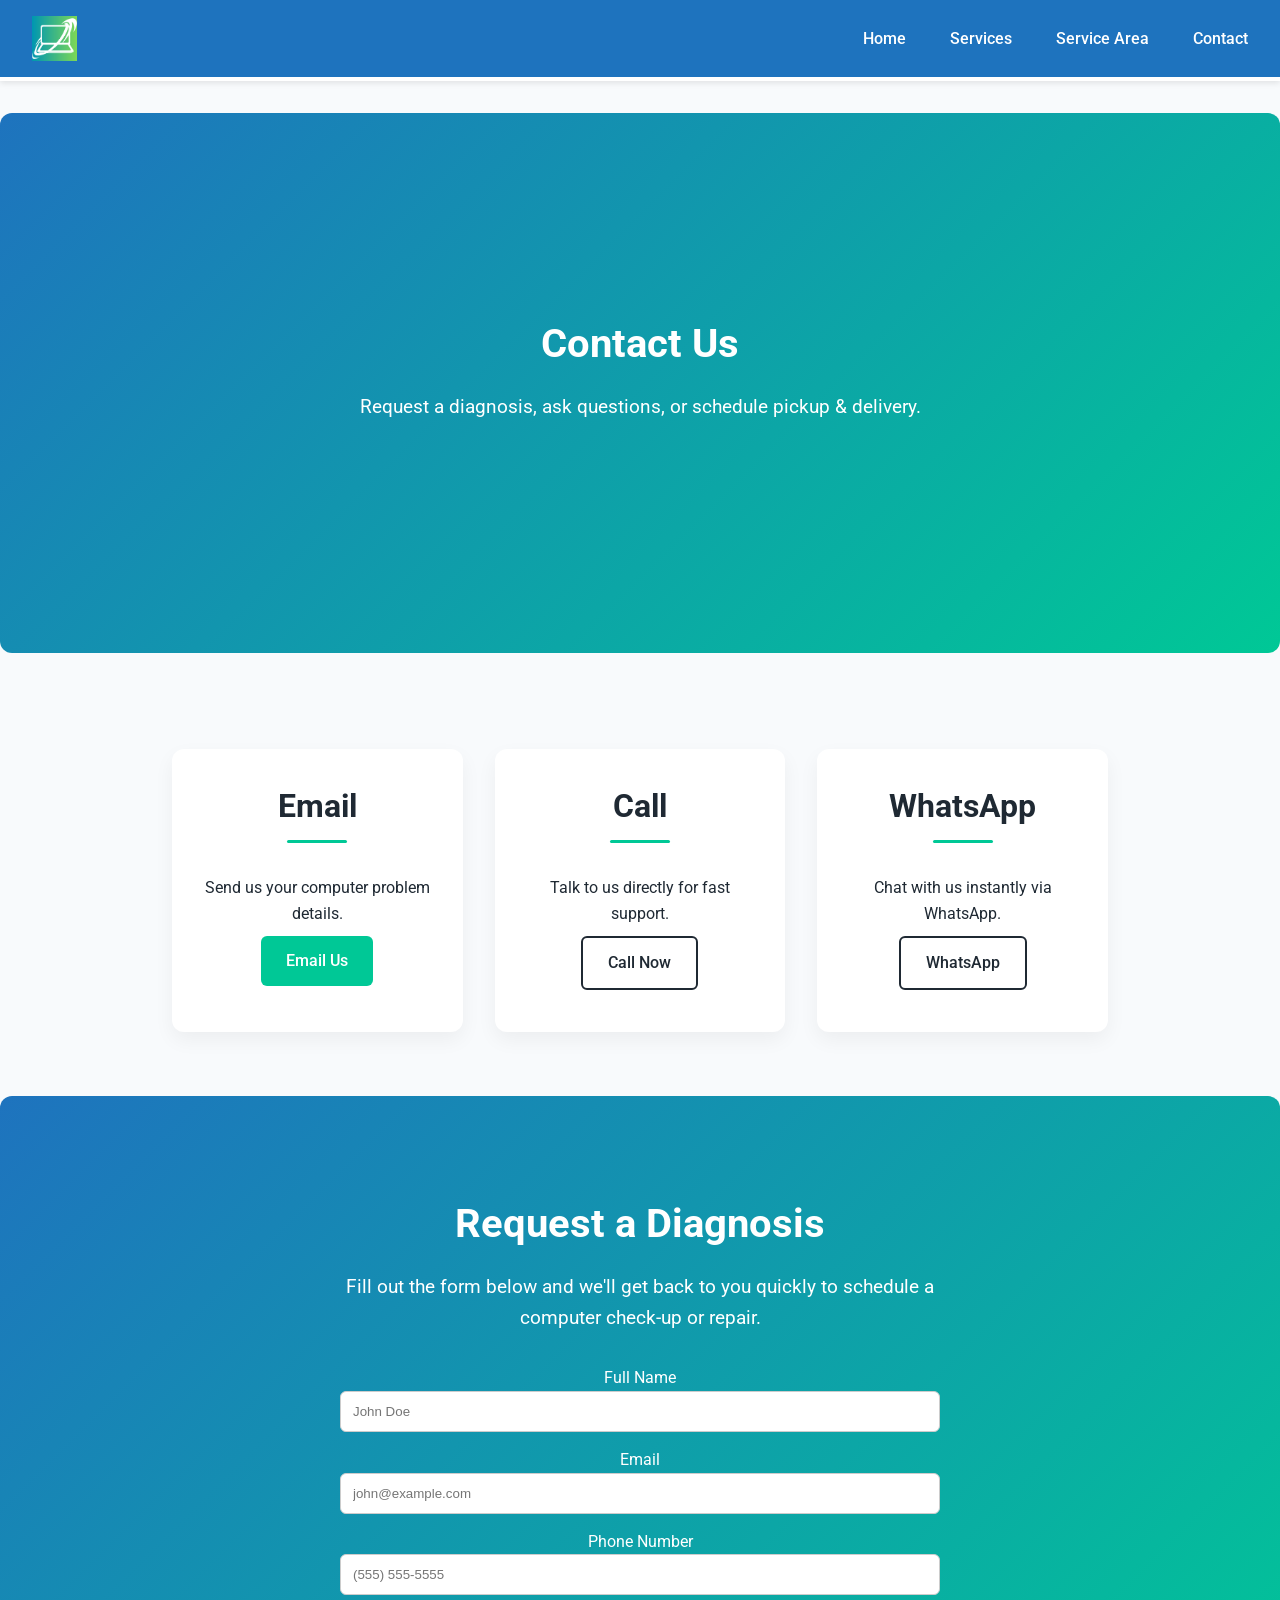
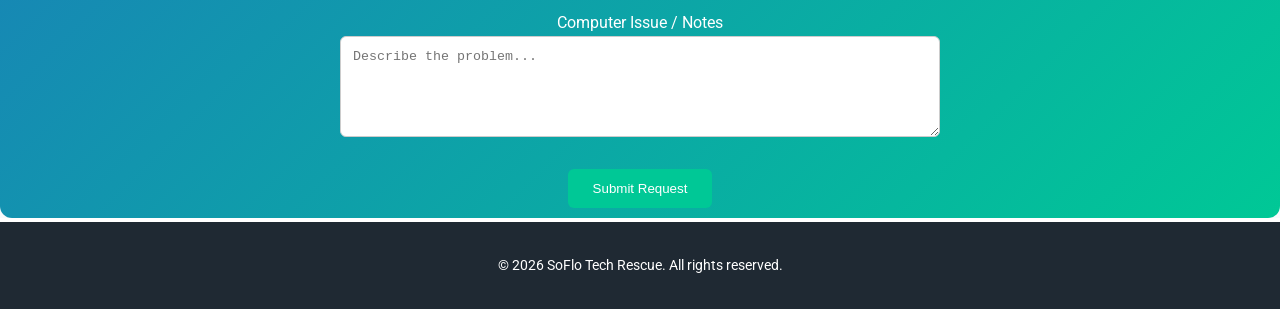
==== contact.html @ 0213e793 "Update contact.html" ====
<!DOCTYPE html>
<html lang="en">
<head>
<meta charset="UTF-8">
<meta name="viewport" content="width=device-width, initial-scale=1.0">
<title>Contact - SoFlo Tech Rescue</title>
<meta name="description" content="Contact SoFlo Tech Rescue for computer repair, virus removal, and PC maintenance. Request a diagnosis or schedule pickup & delivery in South Florida.">
<link rel="stylesheet" href="style.css">
<link href="https://fonts.googleapis.com/css2?family=Roboto:wght@400;500;700&display=swap" rel="stylesheet">
  <meta property="og:image" content="logo.png">
  <link rel="icon" href="/media/logo.png">
<link rel="apple-touch-icon" href="/media/logo.png">
</head>
<body class="contact-page">

<!-- NAVBAR -->
<header class="navbar">
  <button class="burger">
☰
</button>
<div class="logo">
  <a href="index.html">
    <img src="media/logo.png" alt="SoFlo Tech Rescue Logo">
  </a>
</div>
  <nav class="nav-links">
    <a href="index.html">Home</a>
    <a href="services.html">Services</a>
    <a href="service-area.html">Service Area</a>
    <a href="contact.html">Contact</a>
  </nav>
</header>

<!-- HERO -->
<section class="main-block fade-in">
  <h1>Contact Us</h1>
  <p>Request a diagnosis, ask questions, or schedule pickup & delivery.</p>
</section>

<!-- CONTACT OPTIONS -->
<section class="contact-options fade-in">
  <div class="contact-card">
    <h2>Email</h2>
    <p>Send us your computer problem details.</p>
    <a href="mailto:contact@soflotechrescue.com" class="btn primary">Email Us</a>
  </div>
  <div class="contact-card">
    <h2>Call</h2>
    <p>Talk to us directly for fast support.</p>
    <a href="tel:+13051234567" class="btn secondary">Call Now</a>
  </div>
  <div class="contact-card">
    <h2>WhatsApp</h2>
    <p>Chat with us instantly via WhatsApp.</p>
    <a href="https://wa.me/13051234567" class="btn secondary">WhatsApp</a>
  </div>
</section>

<!-- Reemplaza este bloque de 'Coming Soon' -->
<section class="main-block fade-in">
  <h1>Request a Diagnosis</h1>
  <p>Fill out the form below and we'll get back to you quickly to schedule a computer check-up or repair.</p>

  <form id="diagnosis-form" class="fade-in" style="max-width: 600px; margin: 0 auto;">
    <label for="name">Full Name</label>
    <input type="text" id="name" name="name" placeholder="John Doe" required style="width:100%; padding:12px; margin-bottom:15px; border-radius:6px; border:1px solid #ccc;">

    <label for="email">Email</label>
    <input type="email" id="email" name="email" placeholder="john@example.com" required style="width:100%; padding:12px; margin-bottom:15px; border-radius:6px; border:1px solid #ccc;">

    <label for="phone">Phone Number</label>
    <input type="tel" id="phone" name="phone" placeholder="(555) 555-5555" required style="width:100%; padding:12px; margin-bottom:15px; border-radius:6px; border:1px solid #ccc;">

    <label for="computer-issue">Computer Issue / Notes</label>
    <textarea id="computer-issue" name="computer-issue" placeholder="Describe the problem..." rows="5" style="width:100%; padding:12px; margin-bottom:15px; border-radius:6px; border:1px solid #ccc;"></textarea>

    <button type="submit" class="btn primary">Submit Request</button>
  </form>
</section>

<script>
  // Manejo del formulario (solo front-end por ahora)
  const form = document.getElementById('diagnosis-form');
  form.addEventListener('submit', function(e){
    e.preventDefault();
    alert("Thanks! Your request has been received. We'll contact you soon.");
    form.reset();
  });
</script>

<!-- FOOTER -->
<footer>
  <p>© 2026 SoFlo Tech Rescue. All rights reserved.</p>
</footer>

<script src="animations.js"></script>
</body>
</html>
---- style.css ----
/* ==========================
   BASE STYLES
========================== */
:root {
  --primary-color: #1E73BE; /* azul */
  --accent-color: #00C896;  /* verde agua */
  --dark-color: #1F2933;
  --bg-color: #F8FAFC;
  --font: 'Roboto', sans-serif;
}

* {
  box-sizing: border-box;
  margin: 0;
  padding: 0;
}

body {
  font-family: var(--font);
  background: var(--bg-color);
  color: var(--dark-color);
  line-height: 1.6;
  overflow-x: hidden;
}

/* ==========================
   NAVBAR
========================== */
.navbar {
  display: flex;
  justify-content: space-between;
  align-items: center;
  background: var(--primary-color);
  color: white;
  padding: 1rem 2rem;
  position: sticky;
  top: 0;
  z-index: 1000;
  box-shadow: 0 2px 6px rgba(0,0,0,0.1);
  transition: all 0.3s ease;
  border-bottom: 4px solid white; /* línea blanca debajo */
  margin-bottom: 2rem; /* espacio entre navbar y contenido */
}

.navbar .logo {
  font-weight: 700;
  font-size: 1.5rem;
  cursor: pointer;
}

.navbar nav a {
  color: white;
  text-decoration: none;
  margin-left: 1.5rem;
  font-weight: 500;
  position: relative;
  transition: color 0.3s ease;
}

.navbar nav a::after {
  content: '';
  position: absolute;
  width: 0;
  height: 2px;
  background: var(--accent-color);
  left: 0;
  bottom: -4px;
  transition: 0.3s;
}

.navbar nav a:hover::after {
  width: 100%;
}

.navbar nav a:hover {
  color: var(--accent-color);
}

/* ==========================
   HERO / COLOR BLOCK
========================== */
.hero {
  display: flex;
  flex-direction: column;
  justify-content: center;
  align-items: center;
  text-align: center;
  padding: 6rem 2rem;
  background: linear-gradient(135deg, var(--primary-color), var(--accent-color));
  color: white;
  position: relative;
  overflow: hidden;
  min-height: 80vh; /* ocupa casi toda la pantalla */
  margin-bottom: 2rem;
  border-radius: 12px; /* opcional, se ve más moderno */
}

/* Aplica el mismo estilo de color a todas las secciones principales tipo hero */
.main-block {
  display: flex;
  flex-direction: column;
  justify-content: center;
  align-items: center;
  text-align: center;
  padding: 6rem 2rem;
  background: linear-gradient(135deg, var(--primary-color), var(--accent-color));
  color: white;
  position: relative;
  overflow: hidden;
  min-height: 60vh;
  margin-bottom: 2rem;
  border-radius: 12px;
}

.hero h1,
.main-block h1 {
  font-size: 2.5rem;
  margin-bottom: 1rem;
  animation: fadeInUp 1s ease forwards;
}

.hero p,
.main-block p {
  font-size: 1.2rem;
  margin-bottom: 2rem;
  max-width: 600px;
  animation: fadeInUp 1.2s ease forwards;
}

.small-hero {
  padding: 4rem 2rem;
  background: var(--primary-color);
}

/* ==========================
   BUTTONS
========================== */
.btn {
  padding: 12px 25px;
  margin: 10px;
  font-weight: 500;
  border-radius: 6px;
  text-decoration: none;
  display: inline-block;
  transition: all 0.3s ease;
  cursor: pointer;
}

.btn.primary {
  background: var(--accent-color);
  color: white;
  border: none;
}

.btn.primary:hover {
  background: white;
  color: var(--accent-color);
  transform: translateY(-3px);
  box-shadow: 0 4px 12px rgba(0,0,0,0.2);
}

.btn.secondary {
  background: white;
  color: var(--dark-color);
  border: 2px solid var(--dark-color);
}

.btn.secondary:hover {
  background: var(--dark-color);
  color: white;
  transform: translateY(-3px);
  box-shadow: 0 4px 12px rgba(0,0,0,0.2);
}

/* ==========================
   SECTIONS
========================== */
section {
  padding: 4rem 2rem;
  text-align: center;
}

h2 {
  font-size: 2rem;
  margin-bottom: 2rem;
  position: relative;
}

h2::after {
  content: '';
  display: block;
  width: 60px;
  height: 3px;
  background: var(--accent-color);
  margin: 0.5rem auto 0;
  border-radius: 2px;
}


/* ==========================
   GRID PRICING Y SERVICES
========================== */

.pricing-grid,
.services-grid {
  display: grid;
  grid-template-columns: repeat(3, 1fr);
  gap: 2rem;
  max-width: 1000px;
  margin: 0 auto;
}

/* fila superior */
.pricing-grid .pricing-card:nth-child(1),
.services-grid .service-card:nth-child(1) { grid-column: 1; }

.pricing-grid .pricing-card:nth-child(2),
.services-grid .service-card:nth-child(2) { grid-column: 2; }

.pricing-grid .pricing-card:nth-child(3),
.services-grid .service-card:nth-child(3) { grid-column: 3; }

/* fila inferior (sin cruzarse) */
.pricing-grid .pricing-card:nth-child(4),
.services-grid .service-card:nth-child(4) {
  grid-column: 1;
  transform: translateX(50%);
}

.pricing-grid .pricing-card:nth-child(5),
.services-grid .service-card:nth-child(5) {
  grid-column: 3;
  transform: translateX(-50%);
}

/* Cards styling */
.pricing-card,
.service-card {
  background: white;
  padding: 2rem;
  border-radius: 12px;
  box-shadow: 0 8px 20px rgba(0,0,0,0.05);
  transition: transform 0.3s ease, box-shadow 0.3s ease;
}

.pricing-card:hover,
.service-card:hover {
  transform: translateY(-5px);
  box-shadow: 0 12px 24px rgba(0,0,0,0.15);
}

/* ==========================
   GRID CONTACT (3 cards en fila)
========================== */
.contact-options {
  display: grid;
  grid-template-columns: repeat(3, 1fr); /* 3 por fila */
  gap: 2rem;
  max-width: 1000px;
  margin: 0 auto;
}

.contact-card {
  background: white;
  padding: 2rem;
  border-radius: 12px;
  box-shadow: 0 8px 20px rgba(0,0,0,0.05);
  transition: transform 0.3s ease, box-shadow 0.3s ease;
}

.contact-card:hover {
  transform: translateY(-5px);
  box-shadow: 0 12px 24px rgba(0,0,0,0.15);
}

/* RESPONSIVE */
@media screen and (max-width: 1024px) {
  .pricing-grid,
  .services-grid {
    grid-template-columns: repeat(2, 1fr);
    grid-template-rows: auto auto auto;
  }

  .pricing-grid .pricing-card:nth-child(4),
  .pricing-grid .pricing-card:nth-child(5),
  .services-grid .service-card:nth-child(4),
  .services-grid .service-card:nth-child(5) {
    grid-column: auto;
    justify-self: center;
  }
}

@media screen and (max-width: 768px) {
  .pricing-grid,
  .services-grid,
  .contact-options {
    grid-template-columns: 1fr;
    grid-template-rows: auto;
  }

  .pricing-grid .pricing-card:nth-child(4),
  .pricing-grid .pricing-card:nth-child(5),
  .services-grid .service-card:nth-child(4),
  .services-grid .service-card:nth-child(5) {
    justify-self: stretch;
  }
}
 
/* ==========================
   LISTS
========================== */
.service-list,
.problems ul {
  list-style: none;
  padding: 0;
  display: flex;
  flex-direction: column;
  gap: 0.8rem;
}

/* ==========================
   CTA SECTIONS
========================== */
.cta {
  background: var(--primary-color);
  color: white;
  padding: 3rem 2rem;
  border-radius: 12px;
  margin: 2rem auto;
  max-width: 800px;
}

.cta p {
  font-size: 1.3rem;
  margin-bottom: 1.5rem;
}

/* ==========================
   FOOTER
========================== */
footer {
  text-align: center;
  padding: 2rem;
  background: var(--dark-color);
  color: white;
  font-size: 0.9rem;
  border-top: 4px solid white; /* línea blanca encima del copyright */
}

/* ==========================
   ANIMATIONS
========================== */
.fade-in {
  opacity: 0;
  transform: translateY(20px);
  transition: all 0.8s ease-out;
}

.fade-in.visible {
  opacity: 1;
  transform: translateY(0);
}

@keyframes fadeInUp {
  0% { opacity: 0; transform: translateY(20px);}
  100% { opacity: 1; transform: translateY(0);}
}

/* ==========================
   RESPONSIVE
========================== */
@media screen and (max-width: 768px) {
  .navbar nav {
    display: flex;
    flex-direction: column;
    gap: 1rem;
    margin-top: 1rem;
  }

  .hero h1,
  .main-block h1 {
    font-size: 2rem;
  }

  .hero p,
  .main-block p {
    font-size: 1rem;
  }
}

/* ESTILO DE CARDS */
.service-card,
.pricing-card,
.contact-card {
  background: white; /* color de fondo */
  padding: 2rem;
  border-radius: 12px; /* bordes redondeados */
  box-shadow: 0 8px 20px rgba(0,0,0,0.05); /* sombra */
  transition: transform 0.3s ease, box-shadow 0.3s ease;
}

.service-card:hover,
.pricing-card:hover,
.contact-card:hover {
  transform: translateY(-5px);
  box-shadow: 0 12px 24px rgba(0,0,0,0.15);
}

/* hover para los de abajo (mantiene el shift horizontal) */
.pricing-grid .pricing-card:nth-child(4):hover,
.services-grid .service-card:nth-child(4):hover {
  transform: translateX(50%) translateY(-5px);
}

.pricing-grid .pricing-card:nth-child(5):hover,
.services-grid .service-card:nth-child(5):hover {
  transform: translateX(-50%) translateY(-5px);
}

/* ==========================
   ELIMINAR ESPACIO EXTRA ANTES DEL FOOTER
========================== */

/* Aplica solo al último section de index y contact */
.index-page section:last-of-type,
.contact-page section:last-of-type {
  margin-bottom: 0;  /* elimina margen inferior */
  padding-bottom: 0; /* elimina padding inferior */
}

html, body {
  overflow-x: hidden;
}

/* ==========================
   MOBILE LAYOUT
========================== */
@media (max-width: 768px) {

  .burger{
    display:block;
  }

  .nav-links{
    display:none;
    flex-direction:column;
    position:absolute;
    top:100%;
    right:0;
    width:100%;
    background:var(--primary-color);
    padding:20px;
    gap:15px;
    border-radius:0 0 10px 10px;
    z-index:9999;
  }

  .nav-links.active{
    display:flex;
  }

}

/* ==========================
   MOBILE FIX FOR CARDS
========================== */

@media (max-width: 768px) {

  .pricing-grid,
  .services-grid,
  .contact-options {
    grid-template-columns: 1fr;
  }

  .pricing-grid .pricing-card,
  .services-grid .service-card {
    transform: none !important;
    width: 100%;
  }

}

/* ==========================
   MOBILE CARD LAYOUT
========================== */

@media (max-width: 768px) {

  .pricing-grid,
  .services-grid {
    grid-template-columns: 1fr !important;
  }

  .pricing-grid .pricing-card,
  .services-grid .service-card {
    grid-column: 1 !important;
    transform: none !important;
    width: 100%;
  }

}


/* ==========================
   MOBILE BURGER MENU
========================== */

/* NAV normal (desktop) */
.nav-links{
  display:flex;
  gap:20px;
}

/* burger oculto en desktop */
.burger{
  display:none;
}


/* MOBILE */
@media (max-width:768px){

  .burger{
    display:block;
     background: none;
  }

  .nav-links{
    display:none !important;
    flex-direction:column;
    position:absolute;
    top:100%;
    left:0;
    width:100%;
    background:#004a99;
    padding:20px;
  }

  .nav-links.active{
    display:flex !important;
  }

}
}
.burger{
  display:none;
  flex-direction:column;
  gap:5px;
  background:none;
  border:none;
  cursor:pointer;
}

.burger span{
  width:25px;
  height:3px;
  display:block;
}

.logo img{
  height:40px;
  width:auto;
  display:block;
}

.navbar{
  display:flex;
  align-items:center;
  justify-content:space-between;
}


.logo img{
  height:45px;
  transition:transform .25s ease;
}

.logo img:hover{
  transform:scale(1.05);
}
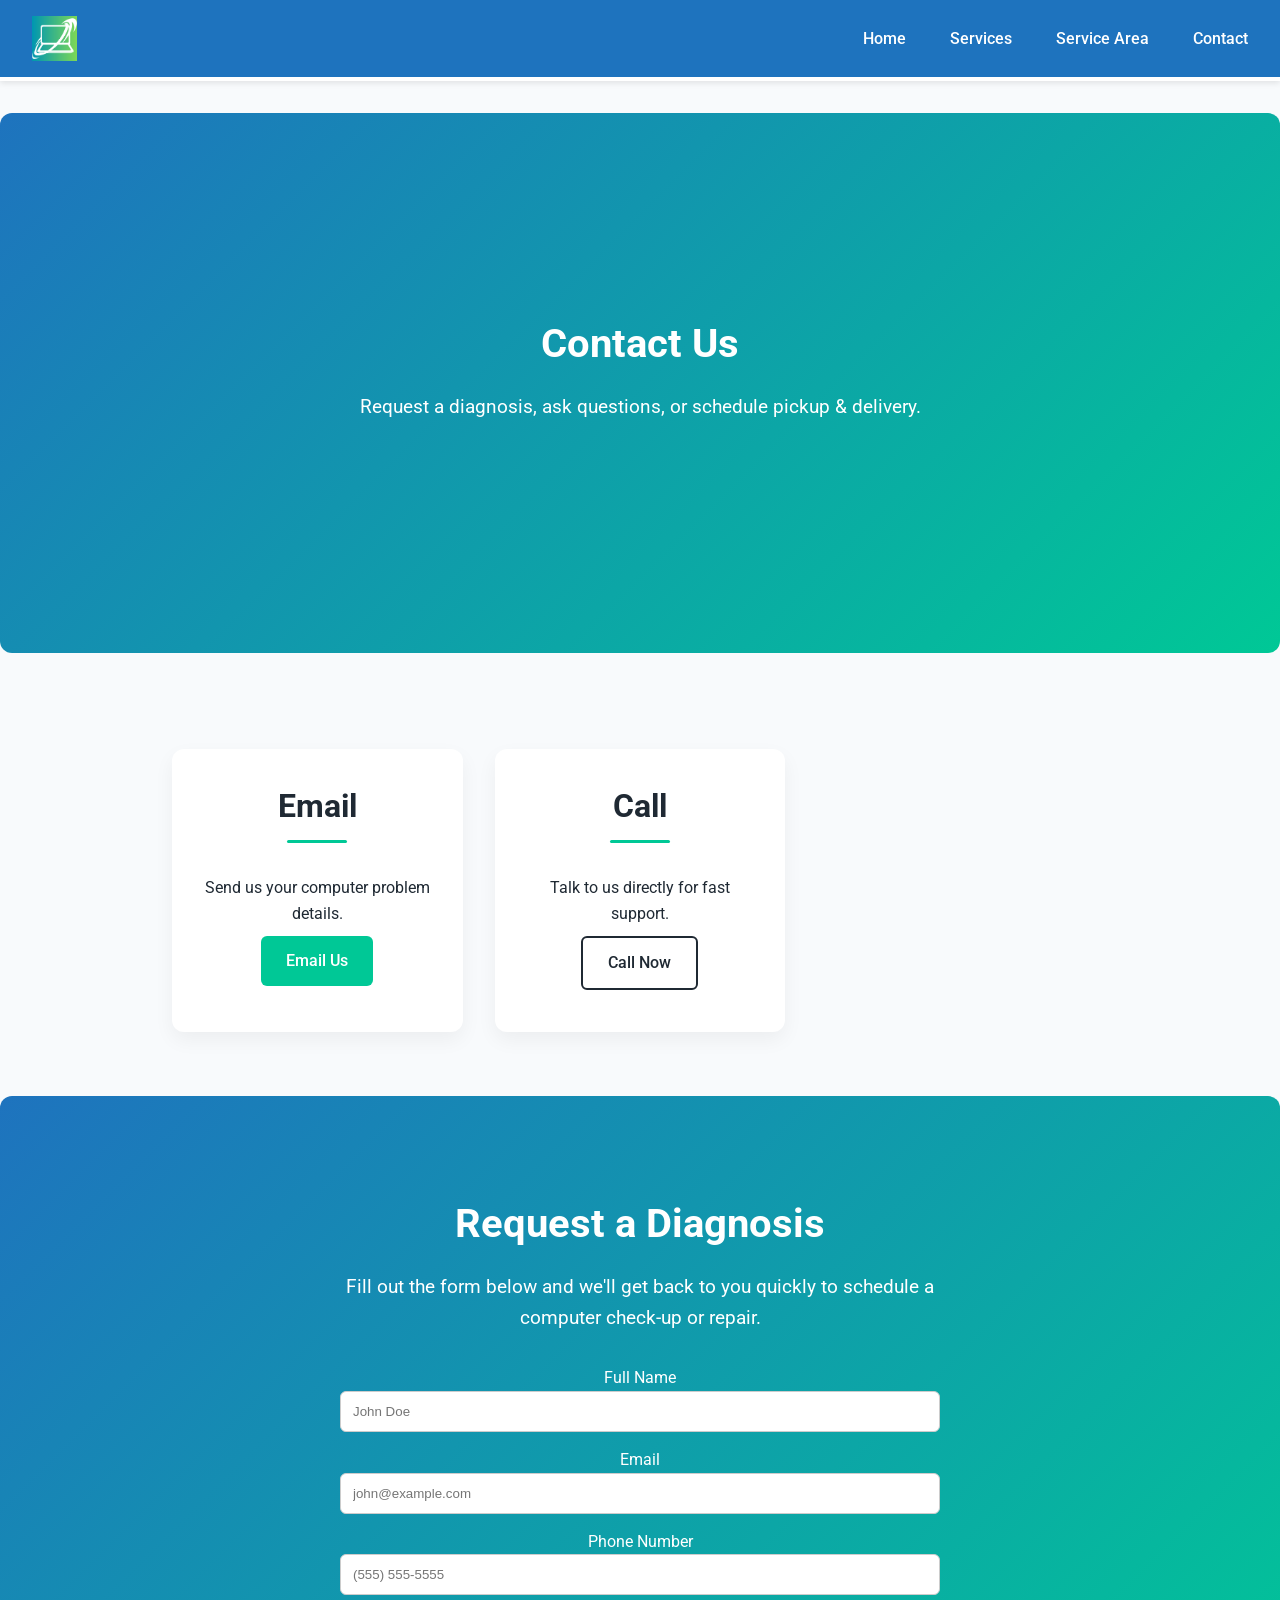
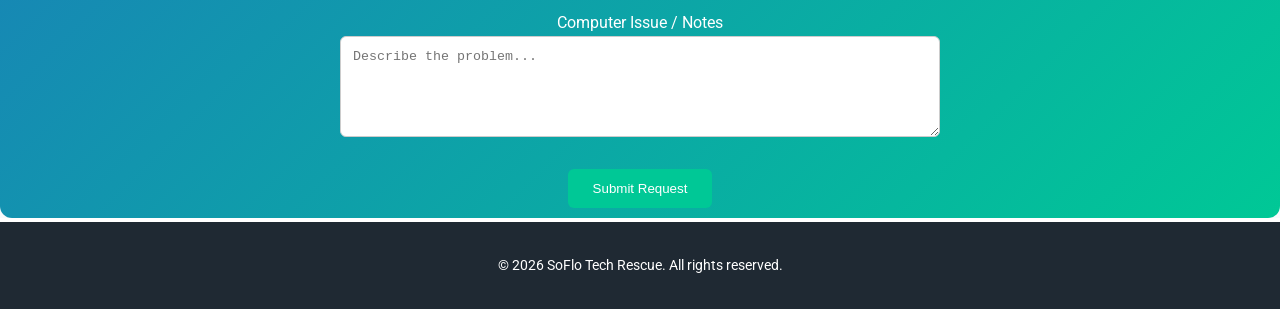
==== commit ebd624ec: "Update contact.html" ====
--- a/contact.html
+++ b/contact.html
@@ -47,12 +47,7 @@
   <div class="contact-card">
     <h2>Call</h2>
     <p>Talk to us directly for fast support.</p>
-    <a href="tel:+13051234567" class="btn secondary">Call Now</a>
-  </div>
-  <div class="contact-card">
-    <h2>WhatsApp</h2>
-    <p>Chat with us instantly via WhatsApp.</p>
-    <a href="https://wa.me/13051234567" class="btn secondary">WhatsApp</a>
+    <a href="tel:+17542432153" class="btn secondary">Call Now</a>
   </div>
 </section>
 
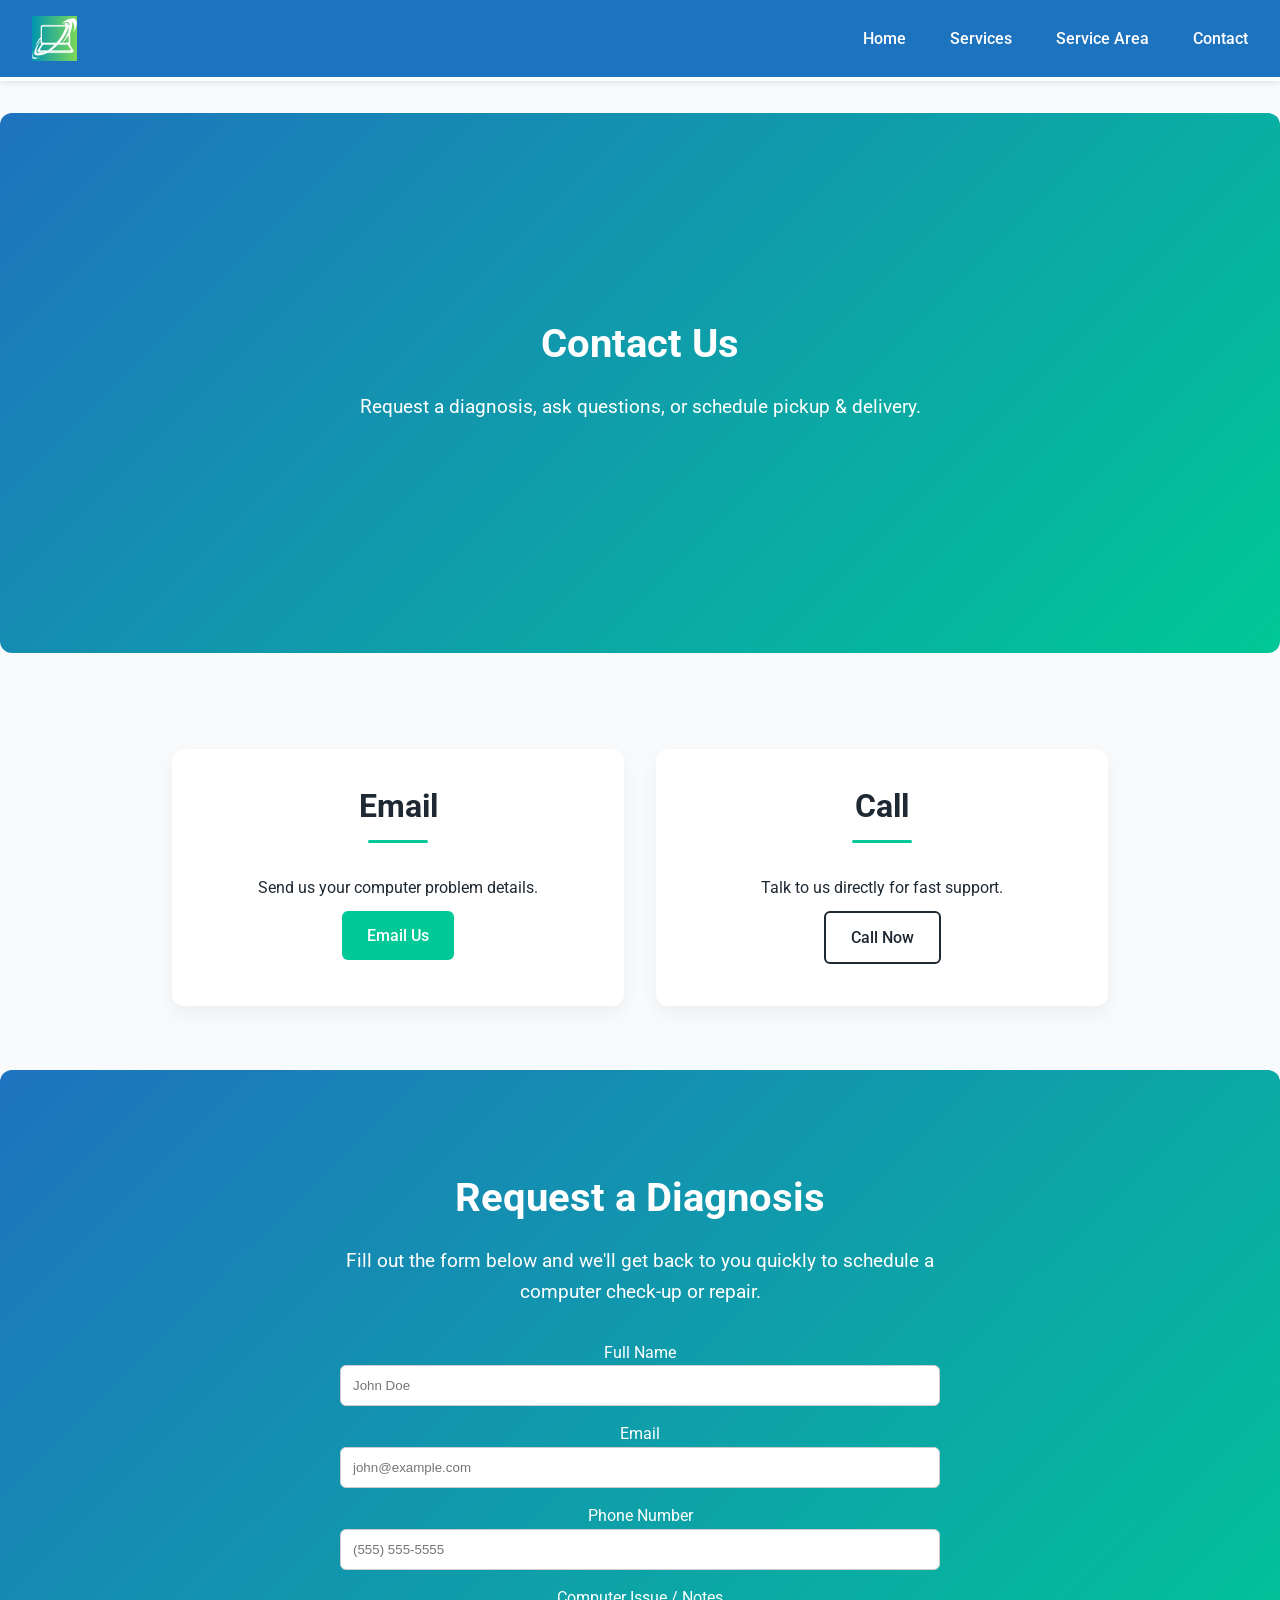
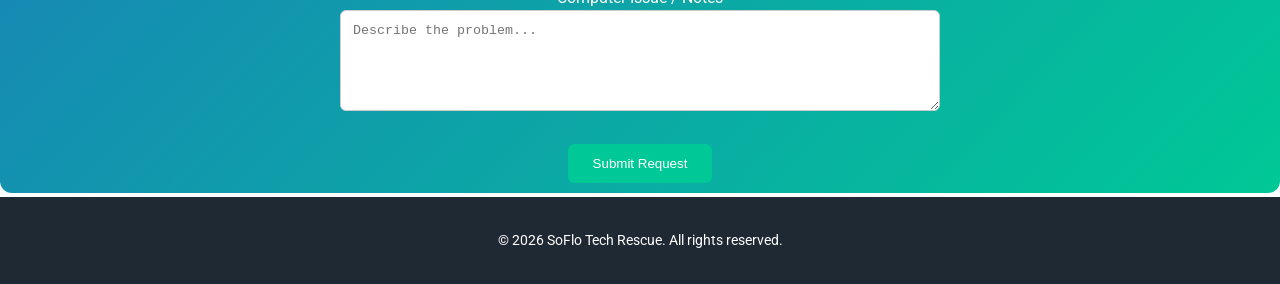
==== commit 3d502513: "Update contact.html" ====
--- a/contact.html
+++ b/contact.html
@@ -56,7 +56,9 @@
   <h1>Request a Diagnosis</h1>
   <p>Fill out the form below and we'll get back to you quickly to schedule a computer check-up or repair.</p>
 
-  <form id="diagnosis-form" class="fade-in" style="max-width: 600px; margin: 0 auto;">
+  <form id="diagnosis-form" class="fade-in" style="max-width: 600px; margin: 0 auto;"
+  action="https://formspree.io/f/mbdzaoyz"
+  method="POST">
     <label for="name">Full Name</label>
     <input type="text" id="name" name="name" placeholder="John Doe" required style="width:100%; padding:12px; margin-bottom:15px; border-radius:6px; border:1px solid #ccc;">
 
--- a/style.css
+++ b/style.css
@@ -254,7 +254,7 @@
 ========================== */
 .contact-options {
   display: grid;
-  grid-template-columns: repeat(3, 1fr); /* 3 por fila */
+  grid-template-columns: repeat(2, 1fr); /* 3 por fila */
   gap: 2rem;
   max-width: 1000px;
   margin: 0 auto;
@@ -579,3 +579,29 @@
 .logo img:hover{
   transform:scale(1.05);
 }
+
+/* ==========================
+   MOBILE BURGER MENU FINAL
+========================== */
+@media (max-width: 768px) {
+  .burger {
+    display: flex !important;
+    flex-direction: column;
+    justify-content: space-around;
+    width: 50px !important;    /* ancho mayor */
+    height: 45px !important;   /* alto del contenedor */
+    background: none !important;
+    border: none !important;
+    cursor: pointer;
+    padding: 0;
+  }
+
+  .burger span {
+    display: block !important;
+    width: 100% !important;    /* línea completa */
+    height: 5px !important;    /* más gruesa */
+    background-color: white !important; /* color blanco visible sobre navbar */
+    border-radius: 2px !important;
+    transition: all 0.3s ease;
+  }
+}
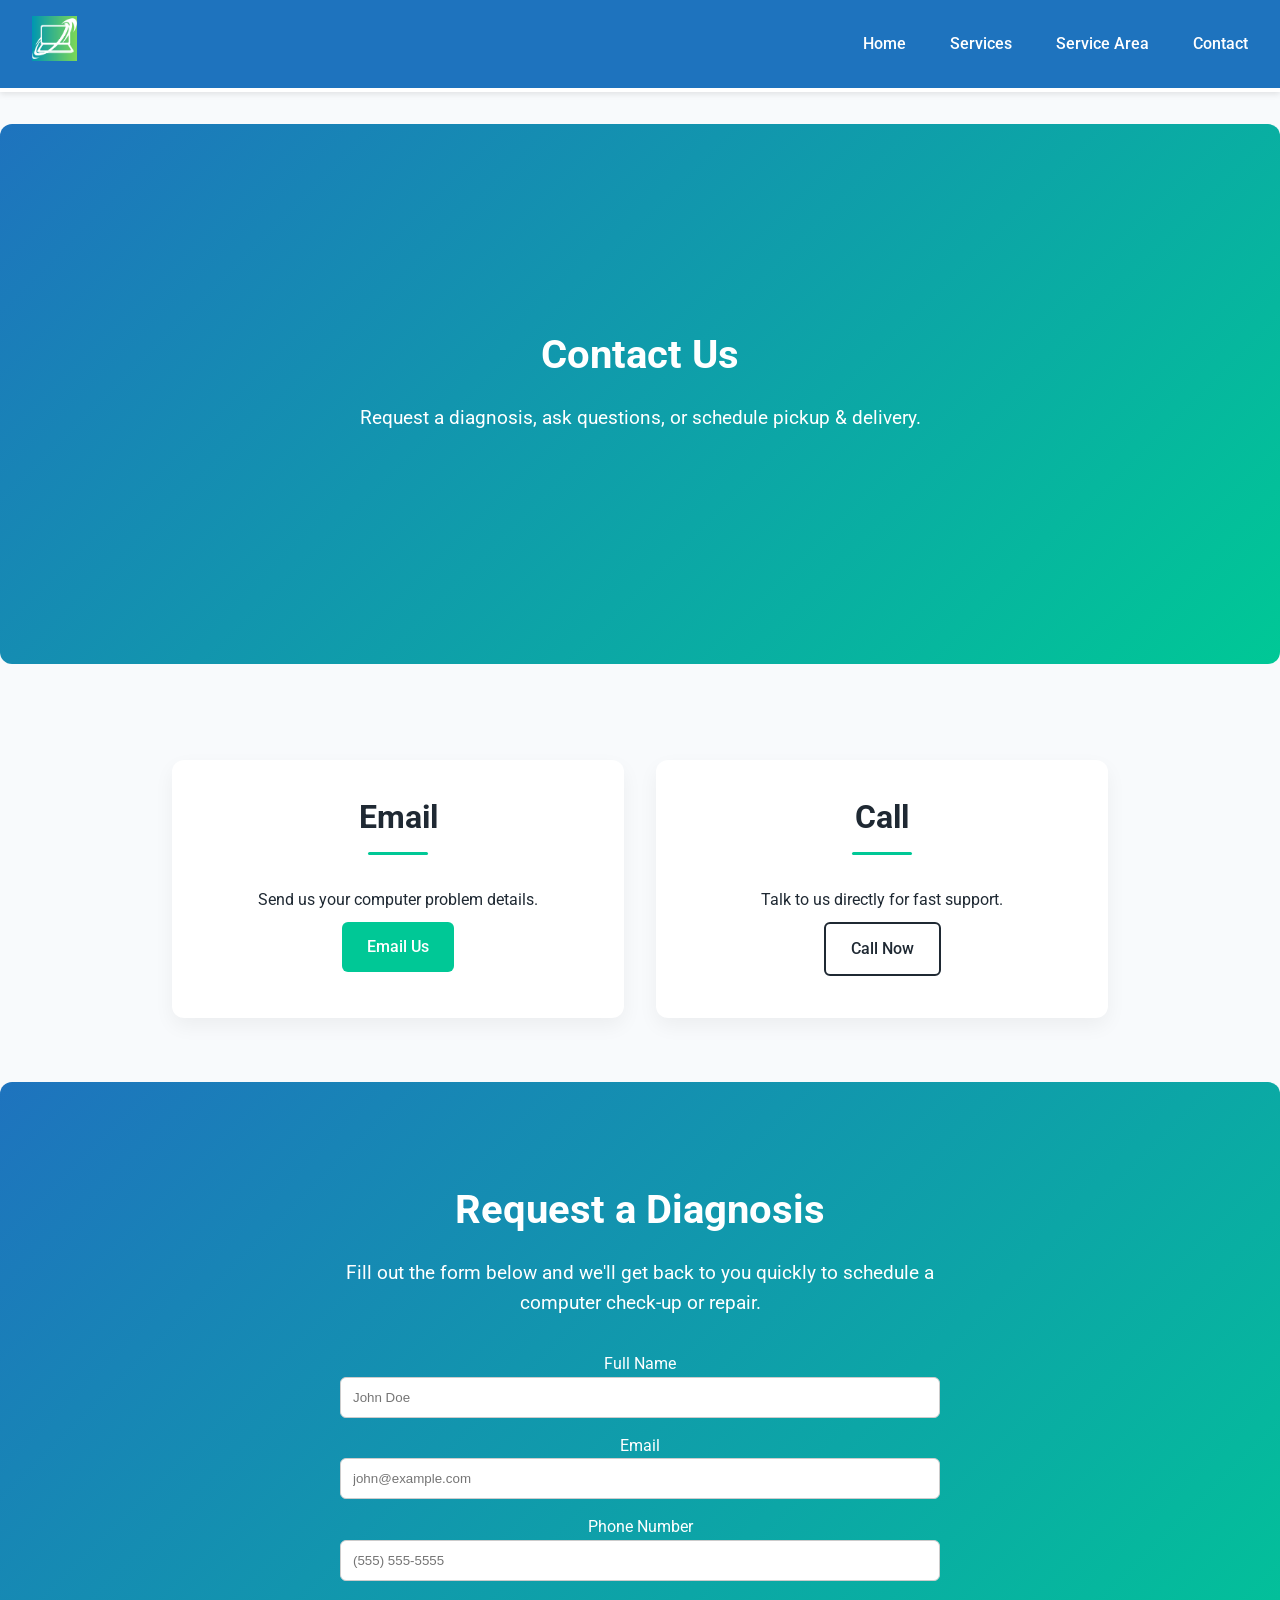
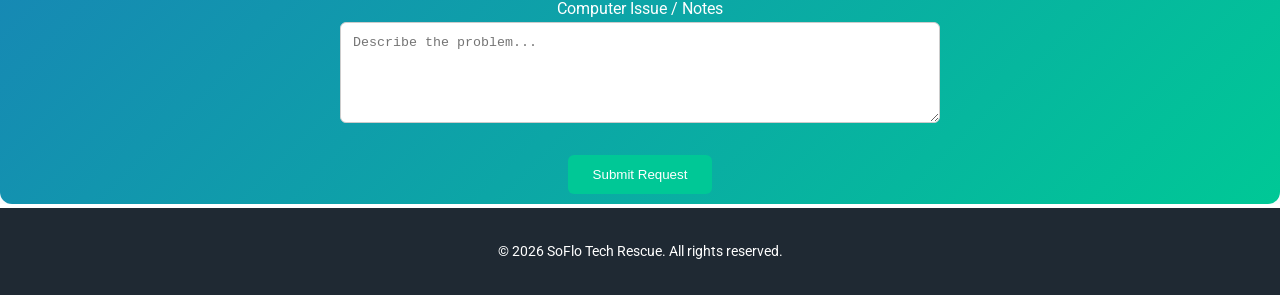
==== commit 5bfb3318: "Update contact.html" ====
--- a/contact.html
+++ b/contact.html
@@ -56,9 +56,7 @@
   <h1>Request a Diagnosis</h1>
   <p>Fill out the form below and we'll get back to you quickly to schedule a computer check-up or repair.</p>
 
-  <form id="diagnosis-form" class="fade-in" style="max-width: 600px; margin: 0 auto;"
-  action="https://formspree.io/f/mbdzaoyz"
-  method="POST">
+  <form id="diagnosis-form" class="fade-in" style="max-width: 600px; margin: 0 auto;" action="https://formspree.io/f/mwvrnoqq" method="POST">
     <label for="name">Full Name</label>
     <input type="text" id="name" name="name" placeholder="John Doe" required style="width:100%; padding:12px; margin-bottom:15px; border-radius:6px; border:1px solid #ccc;">
 
--- a/style.css
+++ b/style.css
@@ -432,34 +432,6 @@
   overflow-x: hidden;
 }
 
-/* ==========================
-   MOBILE LAYOUT
-========================== */
-@media (max-width: 768px) {
-
-  .burger{
-    display:block;
-  }
-
-  .nav-links{
-    display:none;
-    flex-direction:column;
-    position:absolute;
-    top:100%;
-    right:0;
-    width:100%;
-    background:var(--primary-color);
-    padding:20px;
-    gap:15px;
-    border-radius:0 0 10px 10px;
-    z-index:9999;
-  }
-
-  .nav-links.active{
-    display:flex;
-  }
-
-}
 
 /* ==========================
    MOBILE FIX FOR CARDS
@@ -520,11 +492,6 @@
 
 /* MOBILE */
 @media (max-width:768px){
-
-  .burger{
-    display:block;
-     background: none;
-  }
 
   .nav-links{
     display:none !important;
@@ -542,20 +509,6 @@
   }
 
 }
-}
-.burger{
-  display:none;
-  flex-direction:column;
-  gap:5px;
-  background:none;
-  border:none;
-  cursor:pointer;
-}
-
-.burger span{
-  width:25px;
-  height:3px;
-  display:block;
 }
 
 .logo img{
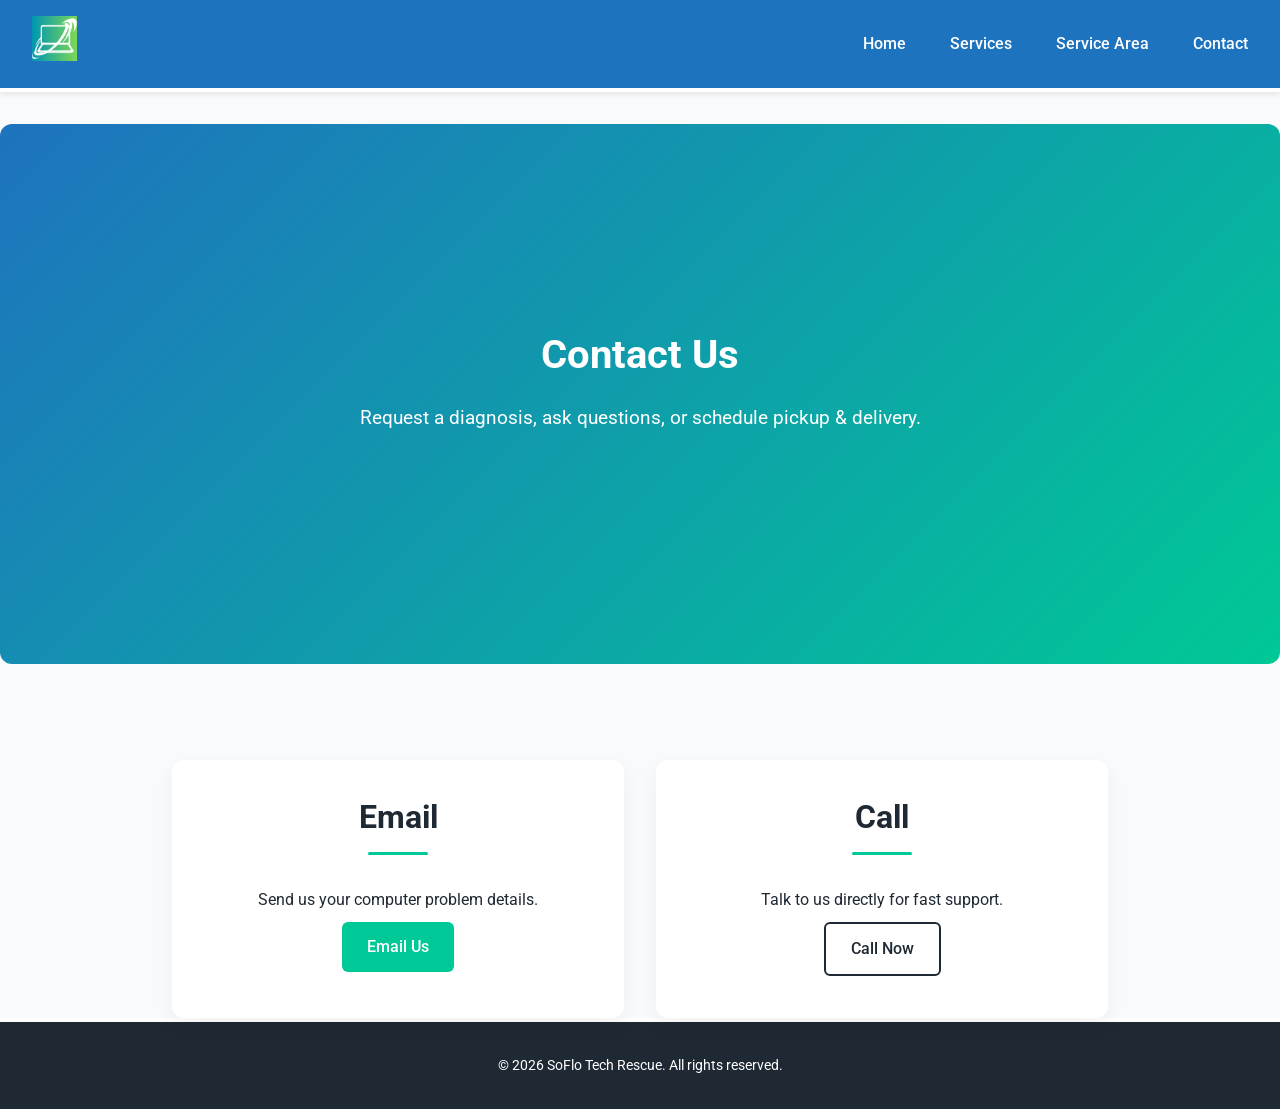
==== commit 148ced97: "Update contact.html" ====
--- a/contact.html
+++ b/contact.html
@@ -51,38 +51,6 @@
   </div>
 </section>
 
-<!-- Reemplaza este bloque de 'Coming Soon' -->
-<section class="main-block fade-in">
-  <h1>Request a Diagnosis</h1>
-  <p>Fill out the form below and we'll get back to you quickly to schedule a computer check-up or repair.</p>
-
-  <form id="diagnosis-form" class="fade-in" style="max-width: 600px; margin: 0 auto;" action="https://formspree.io/f/mwvrnoqq" method="POST">
-    <label for="name">Full Name</label>
-    <input type="text" id="name" name="name" placeholder="John Doe" required style="width:100%; padding:12px; margin-bottom:15px; border-radius:6px; border:1px solid #ccc;">
-
-    <label for="email">Email</label>
-    <input type="email" id="email" name="email" placeholder="john@example.com" required style="width:100%; padding:12px; margin-bottom:15px; border-radius:6px; border:1px solid #ccc;">
-
-    <label for="phone">Phone Number</label>
-    <input type="tel" id="phone" name="phone" placeholder="(555) 555-5555" required style="width:100%; padding:12px; margin-bottom:15px; border-radius:6px; border:1px solid #ccc;">
-
-    <label for="computer-issue">Computer Issue / Notes</label>
-    <textarea id="computer-issue" name="computer-issue" placeholder="Describe the problem..." rows="5" style="width:100%; padding:12px; margin-bottom:15px; border-radius:6px; border:1px solid #ccc;"></textarea>
-
-    <button type="submit" class="btn primary">Submit Request</button>
-  </form>
-</section>
-
-<script>
-  // Manejo del formulario (solo front-end por ahora)
-  const form = document.getElementById('diagnosis-form');
-  form.addEventListener('submit', function(e){
-    e.preventDefault();
-    alert("Thanks! Your request has been received. We'll contact you soon.");
-    form.reset();
-  });
-</script>
-
 <!-- FOOTER -->
 <footer>
   <p>© 2026 SoFlo Tech Rescue. All rights reserved.</p>
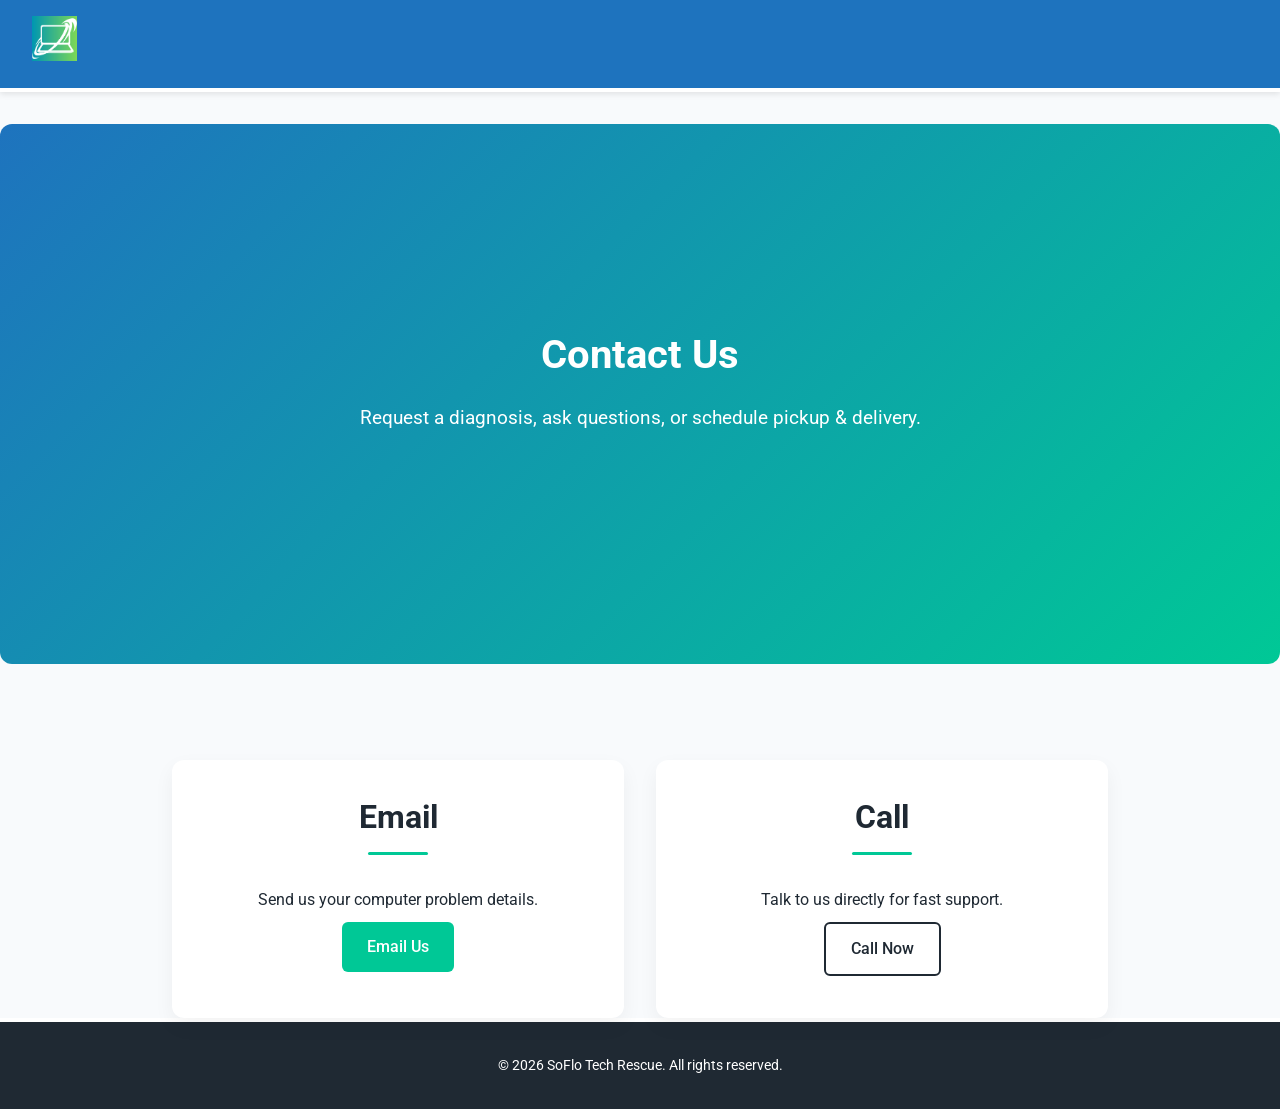
==== commit 9ec0a430: "Update contact.html" ====
--- a/contact.html
+++ b/contact.html
@@ -23,12 +23,6 @@
     <img src="media/logo.png" alt="SoFlo Tech Rescue Logo">
   </a>
 </div>
-  <nav class="nav-links">
-    <a href="index.html">Home</a>
-    <a href="services.html">Services</a>
-    <a href="service-area.html">Service Area</a>
-    <a href="contact.html">Contact</a>
-  </nav>
 </header>
 
 <!-- HERO -->
